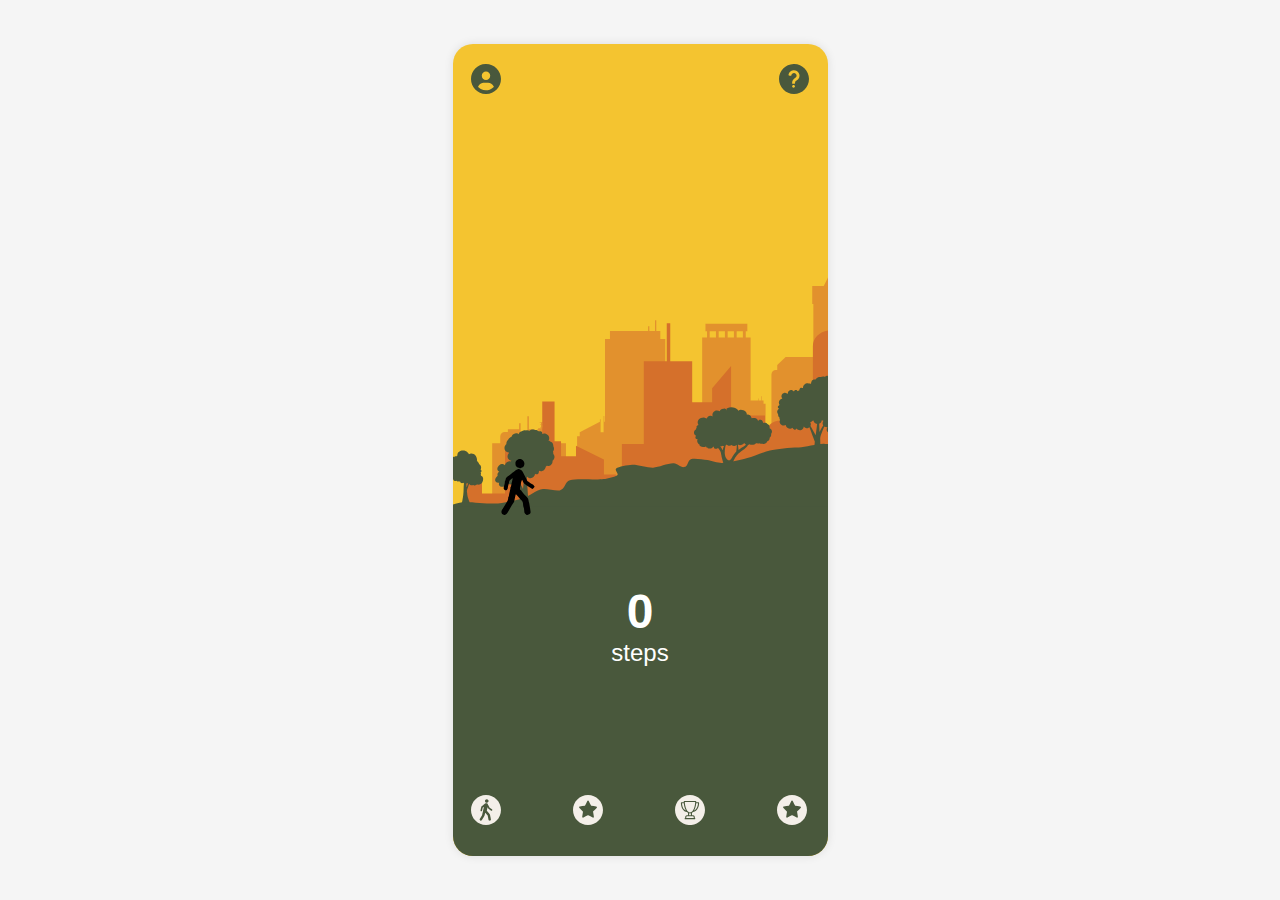
==== final/index.html @ 7ba310ff "Add files via upload" ====
<!DOCTYPE html>
<html lang="en">
<head>
    <meta charset="UTF-8">
    <meta name="viewport" content="width=device-width, initial-scale=1.0">
    <title>Steps Tracker</title>
    <link rel="stylesheet" href="style.css">
</head>
<body>
    <div class="container">
    <div class="header">
        <div class="iconhore user"></div>
        <div class="iconhore help"></div>
        </div>
        <div class="content">
        <div class="background"> <img src="img/SVG/cloveknieikona.svg" alt="human" class="human"></div>
        <div class="steps">
            <div class="number" id="number">0</div>
            <div class="text">steps</div>
            </div>
        </div>
        <div class="footer">
            <div class="image-container">
            <div class="icon walk"></div>
           <a href=""> <div class="icon walky"></div></a></div>

            <div class="image-container">
            <div class="icon badgesw"></div>
            <a href=""><div class="icon badgesy"></div></a>
            </div>
            <div class="image-container">
            <div class="icon trophy"></div>
            <div class="icon trophyy"></div></div>

            <div class="image-container">
            <div class="icon bell"></div>
            <div class="icon belly"></div></div>
        </div>
    </div>
    <script src="counter.js"></script>
</body>
</html>
---- final/style.css ----
body, html {
    margin: 0;
    padding: 0;
    width: 100%;
    height: 100%;
    font-family: Arial, sans-serif;
    display: flex;
    justify-content: center;
    align-items: center;
    background-color: #f5f5f5;
}

.container {
    display: flex;
    flex-direction: column;
    justify-content: space-between;
    align-items: center;
    width: 375px;
    height: 812px;
    background-color: #F4C430;
    border-radius: 20px;
    box-shadow: 0 0 10px rgba(0, 0, 0, 0.1);
    overflow: hidden;
    position: relative;
}

.header, .footer {
    display: flex;
    justify-content: space-between;
    width: 90%;
    padding: 20px;
    position: absolute;
}

.header {
    top: 0;
}

.footer {
    bottom: 5%;
    gap: 70px;
}

.iconhore {
    width: 30px;
    height: 30px;
    background-size: cover;
}

.icon {
    width: 30px;
    height: 30px;
    background-size: cover;
    transition: opacity 0.5s ease-in-out;
    position: absolute;
}

.image-container {
    position: relative;
    width: 100%;
    height: 100%;
}

.user {
    background-image: url('img/SVG/SVG/profile.svg');
}

.help {
    background-image: url('img/SVG/questions.svg');
}

.walk {
    background-image: url('img/SVG/clovek.svg');
    opacity: 1;
}

.walky {
    background-image: url('img/SVG/SVG/cloveky.svg');
    opacity: 0;
}

.image-container:hover .walk {
    opacity: 0;
}

.image-container:hover .walky {
    opacity: 1;
}

.badgesw {
    background-image: url('img/SVG/badges.svg');
    opacity: 1;
}

.badgesy {
    background-image: url('img/SVG/SVG/badgesy.svg');
    opacity: 0;
}

.image-container:hover .badgesw {
    opacity: 0;
}

.image-container:hover .badgesy {
    opacity: 1;
}

.trophy {
    background-image: url('img/SVG/leaderboard.svg');
    opacity: 1;
}

.trophyy {
    background-image: url('img/SVG/SVG/leaderboardy.svg');
    opacity: 0;
}

.image-container:hover .trophy {
    opacity: 0;
}

.image-container:hover .trophyy {
    opacity: 1;
}

.bell {
    background-image: url('img/SVG/badges.svg');
}

.content {
    display: flex;
    flex-direction: column;
    align-items: center;
    justify-content: center;
    flex-grow: 1;
    width: 100%;
    position: relative;
}

.background {
    position: absolute;
    bottom: 0;
    width: 100%;
    height: 100%;
    background: url('img/SVG/city.svg') no-repeat center center;
    background-size: cover;
    background-position: 0 0;
    z-index: 0;
    animation: animationbg 25s linear infinite;
}

@keyframes animationbg {
    from {
        background-position: 0 0;
    }
    to {
        background-position: 100% 0;
    }
}

.human {
    position: absolute;
    bottom: 42%;
    left: 10%;
    width: 15%;
    animation: animationhuman 2s ease-in-out infinite;
}

@keyframes animationhuman {
    0% {
        transform: translateY(0);
    }
    50% {
        transform: translateY(-10px);
    }
    100% {
        transform: translateY(0);
    }
}

.steps {
    position: relative;
    color: white;
    text-align: center;
    z-index: 1;
    padding-top: 350px;
}

.number {
    font-size: 48px;
    font-weight: bold;
}

.text {
    font-size: 24px;
}
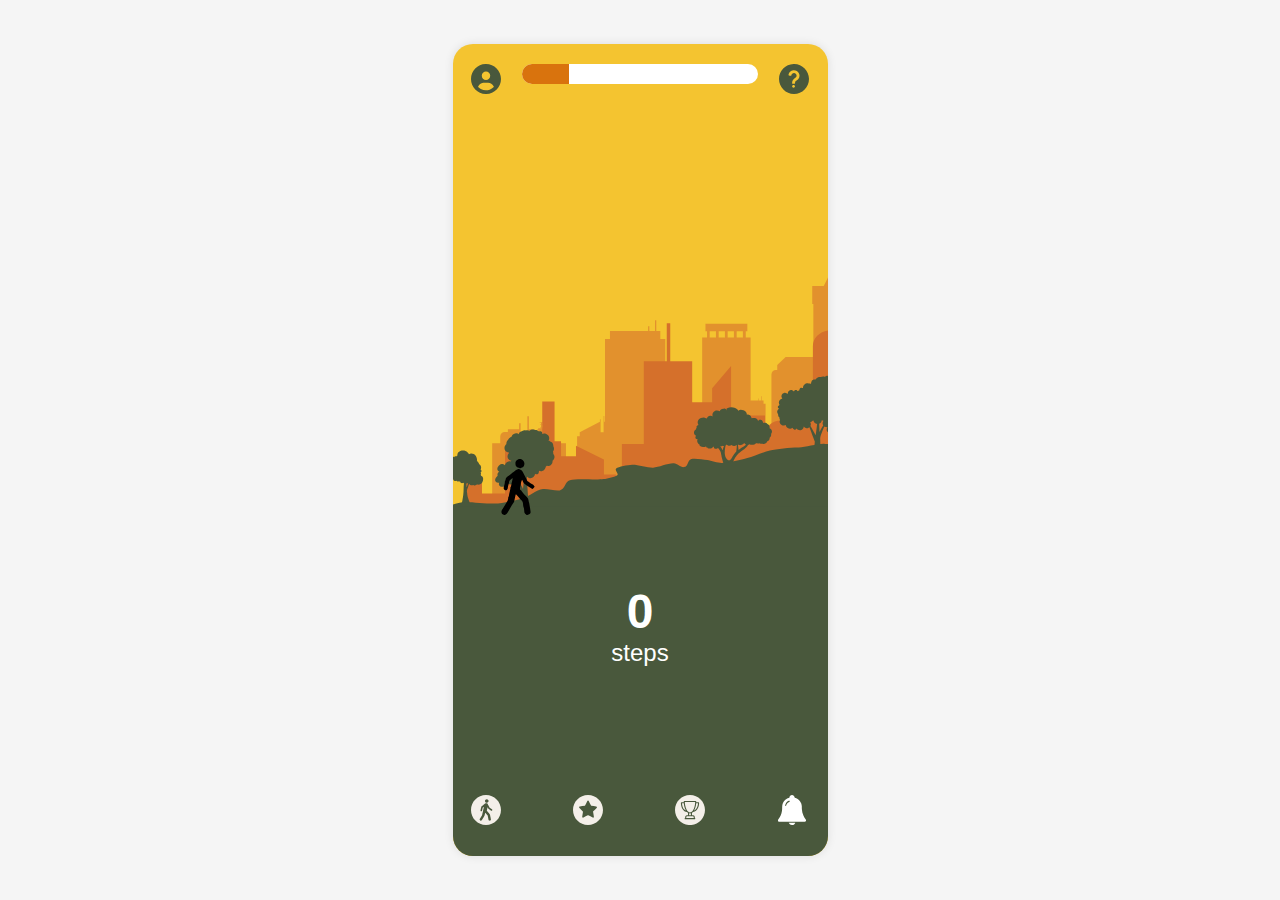
==== commit 29554c22: "Add files via upload" ====
--- a/final/index.html
+++ b/final/index.html
@@ -3,15 +3,21 @@
 <head>
     <meta charset="UTF-8">
     <meta name="viewport" content="width=device-width, initial-scale=1.0">
-    <title>Steps Tracker</title>
+    <title>Krok</title>
     <link rel="stylesheet" href="style.css">
 </head>
 <body>
     <div class="container">
     <div class="header">
-        <div class="iconhore user"></div>
-        <div class="iconhore help"></div>
+        <div class="iconhore user"></div> <div class="progress-container">
+            <div class="progress-bar" id="progress-bar"></div>
         </div>
+        <div class="iconhore help" id="help-icon"></div>
+        </div>
+
+
+       
+
         <div class="content">
         <div class="background"> <img src="img/SVG/cloveknieikona.svg" alt="human" class="human"></div>
         <div class="steps">
@@ -33,10 +39,15 @@
             <div class="icon trophyy"></div></div>
 
             <div class="image-container">
-            <div class="icon bell"></div>
-            <div class="icon belly"></div></div>
+            <div class="icon inbox"></div>
+            <div class="icon inboxy"></div></div>
         </div>
+        <!--<div class="overlay" id="overlay">
+        Overlay Content
+    </div>-->
     </div>
+    
     <script src="counter.js"></script>
+    <!--<script src="overlay.js"></script>-->
 </body>
 </html>
--- a/final/style.css
+++ b/final/style.css
@@ -123,8 +123,22 @@
     opacity: 1;
 }
 
-.bell {
-    background-image: url('img/SVG/badges.svg');
+.inbox {
+    background-image: url('img/SVG/SVG/inbox.svg');
+    opacity: 1;
+}
+
+.inboxy {
+    background-image: url('img/SVG/SVG/inboxy.svg');
+    opacity: 0;
+}
+
+.image-container:hover .inbox {
+    opacity: 0;
+}
+
+.image-container:hover .inboxy {
+    opacity: 1;
 }
 
 .content {
@@ -194,3 +208,33 @@
 .text {
     font-size: 24px;
 }
+
+.progress-container {
+    width: 70%;
+    height: 20px;
+    background-color: #ffffff;
+    border-radius: 20px;
+    
+}
+
+.progress-bar {
+    height: 100%;
+    background-color: #d9730d;
+    border-radius: 20px 0 0 20px;
+    width: 0%;
+    transition: width 10s ease;
+}
+/*.overlay {
+    position: fixed;
+    top: 0;
+    left: 0;
+    width: 100%;
+    height: 100%;
+    background: rgba(0, 0, 0, 0.7);
+    color: white;
+    display: flex;
+    justify-content: center;
+    align-items: center;
+    z-index: 1000;
+    display: none; 
+}*/